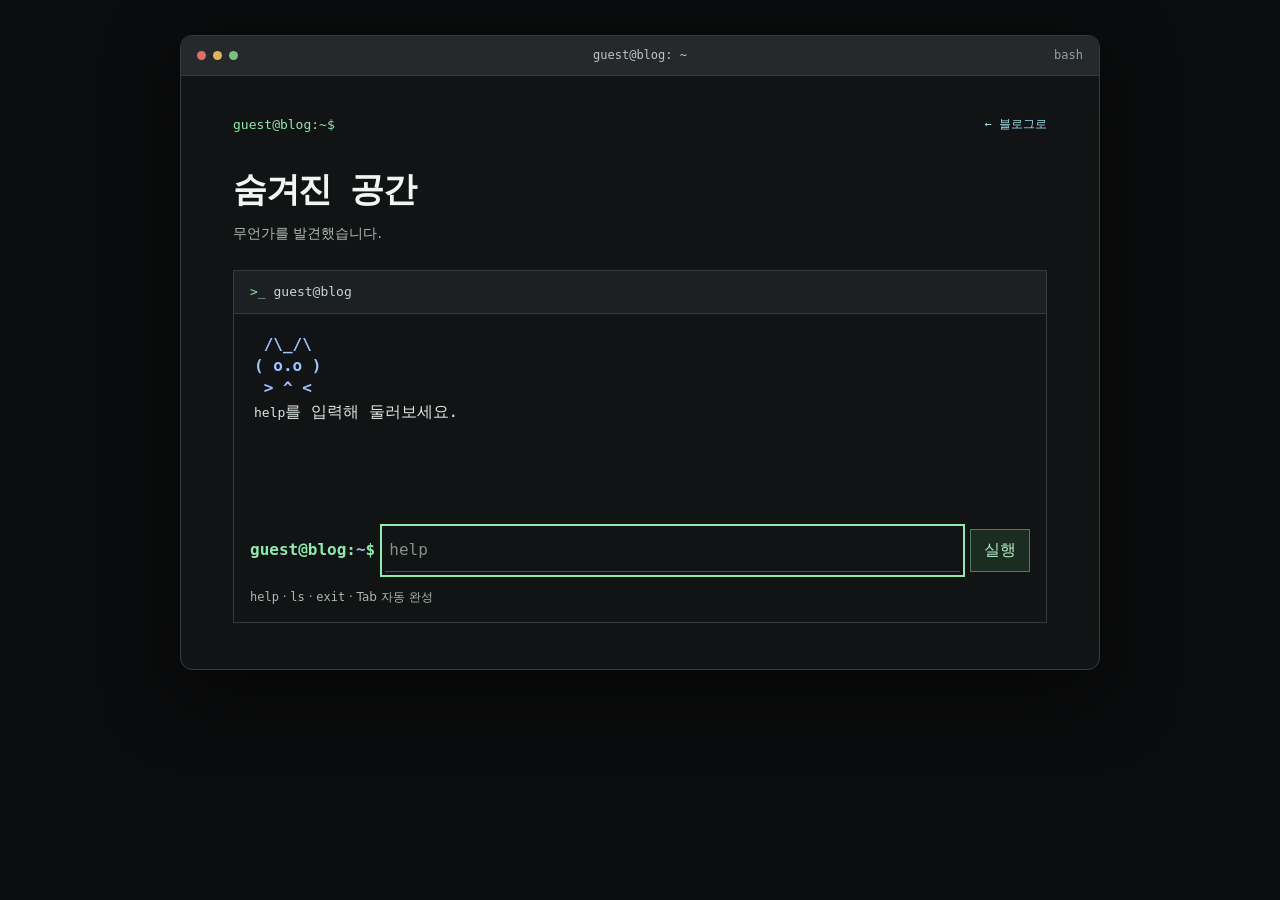
==== secret.html @ 45babd17 "Add command history and hidden guest terminal" ====
<!doctype html>
<html lang="ko">
<head>
  <meta charset="utf-8">
  <meta name="viewport" content="width=device-width, initial-scale=1">
  <meta name="color-scheme" content="dark">
  <title>guest@blog</title>
  <style>
    :root { color-scheme: dark; font-family: ui-monospace, 'Cascadia Code', Consolas, 'Malgun Gothic', monospace; color: #e2e8e4; background: #0b0c0d; }
    * { box-sizing: border-box; }
    body { margin: 0; padding: 35px 22px; background: #0b0c0d; line-height: 1.65; }
    button, input { font: inherit; }
    button, a { cursor: pointer; }
    a { color: #9edee9; text-decoration: none; }
    a:hover { text-decoration: underline; }
    input:focus-visible, button:focus-visible, a:focus-visible, .output:focus-visible { outline: 2px solid #90e9ad; outline-offset: 3px; }
    .window { max-width: 920px; margin: 0 auto; overflow: hidden; border: 1px solid #343a3e; border-radius: 12px; background: #111315; box-shadow: 0 22px 70px #0008; }
    .bar { display: flex; align-items: center; justify-content: space-between; height: 40px; padding: 0 16px; border-bottom: 1px solid #363b3f; background: #26292c; color: #bdc5c8; font-size: 12px; }
    .dots { display: flex; gap: 7px; width: 54px; }
    .dots i { display: block; width: 9px; height: 9px; border-radius: 50%; background: #db7067; }
    .dots i:nth-child(2) { background: #d9b75b; } .dots i:nth-child(3) { background: #7cbf80; }
    .shell { width: 54px; text-align: right; color: #91a398; }
    main { padding: 38px clamp(22px, 5vw, 52px) 46px; }
    .topline { display: flex; justify-content: space-between; align-items: center; gap: 12px; color: #90e9ad; font-size: 13px; }
    .topline a { font-size: 12px; }
    h1 { margin: 26px 0 4px; color: #f0f7f2; font-size: clamp(24px, 4vw, 34px); letter-spacing: -.04em; }
    .subtitle { margin: 0 0 25px; color: #abbcb0; font: 14px/1.7 'Malgun Gothic', system-ui, sans-serif; }
    .console { border: 1px solid #343a3e; background: #111315; }
    .console-title { padding: 10px 16px; border-bottom: 1px solid #343a3e; color: #c9d9ce; background: #1d2022; font-size: 13px; }
    .console-title span { color: #90e9ad; }
    .output { min-height: 205px; max-height: min(52vh, 430px); overflow: auto; padding: 20px; white-space: pre-wrap; overflow-wrap: anywhere; color: #dce7df; }
    .output .command { color: #90e9ad; font-weight: 700; margin-bottom: 10px; }
    .output .text { white-space: pre-wrap; }
    .output .cat { color: #9bc6ff; line-height: 1.35; font-weight: 700; }
    .form { display: flex; align-items: center; gap: 10px; padding: 10px 16px 16px; }
    .prompt { color: #90e9ad; font-weight: 700; white-space: nowrap; }
    .path { color: #9fbef4; }
    .form input { min-width: 0; flex: 1; padding: 8px 4px; border: 0; border-bottom: 1px solid #385b42; border-radius: 0; background: transparent; color: #eef8f0; caret-color: #90e9ad; }
    .form input::placeholder { color: #82958a; }
    .form button { padding: 7px 13px; border: 1px solid #52795c; background: #1a2d20; color: #b8eac6; }
    .form button:hover { background: #294634; }
    .hint { margin: 0; padding: 0 16px 15px; color: #aabbb0; font: 12px/1.6 'Malgun Gothic', system-ui, sans-serif; }
    .sr-only { position: absolute; width: 1px; height: 1px; padding: 0; margin: -1px; overflow: hidden; clip: rect(0,0,0,0); white-space: nowrap; border: 0; }
    @media (max-width: 560px) { body { padding: 16px 10px; } main { padding: 30px 18px 36px; } .form { gap: 7px; padding-inline: 12px; } .prompt { font-size: 12px; } .output { min-height: 180px; padding: 16px; } }
  </style>
</head>
<body>
  <div class="window">
    <div class="bar" aria-hidden="true"><span class="dots"><i></i><i></i><i></i></span><span>guest@blog: ~</span><span class="shell">bash</span></div>
    <main>
      <div class="topline"><span>guest@blog:~$</span><a href="./">← 블로그로</a></div>
      <h1>숨겨진 공간</h1>
      <p class="subtitle">무언가를 발견했습니다.</p>
      <section class="console" aria-label="숨겨진 터미널">
        <div class="console-title"><span>&gt;_</span> guest@blog</div>
        <div id="output" class="output" role="log" aria-live="polite" tabindex="0"><div class="cat"> /\_/\
( o.o )
 &gt; ^ &lt;</div><div class="text"><code>help</code>를 입력해 둘러보세요.</div></div>
        <form id="form" class="form" autocomplete="off">
          <label class="sr-only" for="command">명령어</label>
          <span class="prompt" aria-hidden="true">guest@blog:<span class="path">~</span>$</span>
          <input id="command" type="text" placeholder="help" spellcheck="false" autofocus>
          <button type="submit">실행</button>
        </form>
        <p class="hint"><code>help</code> · <code>ls</code> · <code>exit</code> · Tab 자동 완성 <span id="completion" role="status" aria-live="polite"></span></p>
      </section>
    </main>
  </div>
  <script>
    (() => {
      const form = document.getElementById('form');
      const input = document.getElementById('command');
      const output = document.getElementById('output');
      const completion = document.getElementById('completion');
      const history = [];
      let index = 0, draft = '', completionState = '';
      function clearCompletion() { completion.textContent = ''; completionState = ''; }
      function line(text, className) {
        const item = document.createElement('div');
        item.className = className;
        item.textContent = text;
        output.append(item);
      }
      form.addEventListener('submit', event => {
        event.preventDefault();
        const raw = input.value;
        const command = raw.trim();
        if (!command) return;
        history.push(raw); index = history.length; draft = ''; input.value = ''; clearCompletion();
        if (command === 'exit') { location.assign('./'); return; }
        output.replaceChildren(); output.scrollTop = 0;
        if (command === 'clear') return;
        line(`guest@blog:~$ ${command}`, 'command');
        switch (command) {
          case 'help': line('ls                 파일 목록\ncat message.txt    메시지 읽기\ncat cat.txt        고양이 보기\nwhoami             현재 사용자\nclear              화면 비우기\nexit               블로그로 돌아가기', 'text'); break;
          case 'ls': line('message.txt    cat.txt', 'text'); break;
          case 'cat message.txt': line('발견 완료.', 'text'); break;
          case 'cat cat.txt': line(' /\\_/\\\n( o.o )\n > ^ <', 'cat'); break;
          case 'whoami': line('guest', 'text'); break;
          default: line('알 수 없는 명령어입니다. help를 입력해 보세요.', 'text');
        }
      });
      input.addEventListener('input', clearCompletion);
      input.addEventListener('keydown', event => {
        if (event.key === 'Tab' && !event.isComposing && !event.shiftKey && !event.ctrlKey && !event.altKey && !event.metaKey) {
          const value = input.value;
          const position = input.selectionStart;
          if (!value.trim() || position !== input.selectionEnd || position !== value.length) return;
          const match = /^(\s*cat\s+)(\S*)$/.exec(value);
          const commandMatch = /^(\s*)(\S+)$/.exec(value);
          const candidates = match ? ['message.txt', 'cat.txt'] : commandMatch ? ['help', 'ls', 'cat', 'whoami', 'clear', 'exit'] : [];
          const prefix = match ? match[2] : commandMatch ? commandMatch[2] : '';
          const matches = candidates.filter(candidate => candidate.startsWith(prefix));
          if (!matches.length) { clearCompletion(); return; }
          const common = matches.reduce((a, b) => { let i = 0; while (i < a.length && i < b.length && a[i] === b[i]) i++; return a.slice(0, i); });
          const result = matches.length === 1 ? matches[0] + ' ' : common;
          if (result !== prefix) { event.preventDefault(); input.setRangeText(result, position - prefix.length, position, 'end'); clearCompletion(); return; }
          if (matches.length > 1 && completionState !== value) { event.preventDefault(); completion.textContent = ' 후보: ' + matches.join('  '); completionState = value; }
          else clearCompletion();
          return;
        }
        if ((event.key !== 'ArrowUp' && event.key !== 'ArrowDown') || event.isComposing || event.keyCode === 229 || event.shiftKey || event.ctrlKey || event.altKey || event.metaKey || !history.length) return;
        event.preventDefault();
        if (event.key === 'ArrowUp') { if (index === history.length) draft = input.value; index = Math.max(0, index - 1); }
        else index = Math.min(history.length, index + 1);
        input.value = index === history.length ? draft : history[index];
        clearCompletion();
        input.setSelectionRange(input.value.length, input.value.length);
      });
    })();
  </script>
</body>
</html>
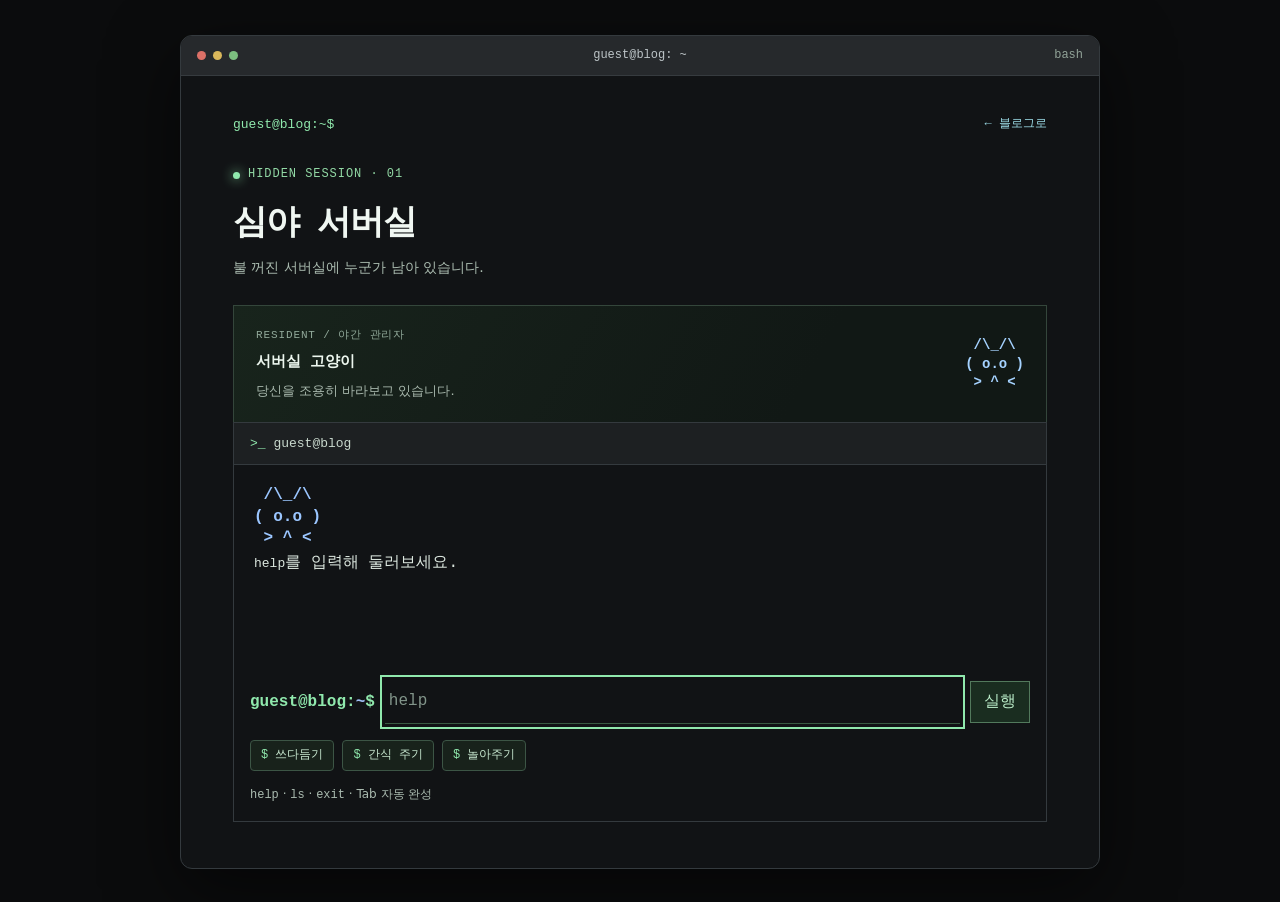
==== commit 11818a2f: "Improve hidden room and remove coursework project" ====
--- a/secret.html
+++ b/secret.html
@@ -1,133 +1,169 @@
-<!doctype html>
-<html lang="ko">
-<head>
-  <meta charset="utf-8">
-  <meta name="viewport" content="width=device-width, initial-scale=1">
-  <meta name="color-scheme" content="dark">
-  <title>guest@blog</title>
-  <style>
-    :root { color-scheme: dark; font-family: ui-monospace, 'Cascadia Code', Consolas, 'Malgun Gothic', monospace; color: #e2e8e4; background: #0b0c0d; }
-    * { box-sizing: border-box; }
-    body { margin: 0; padding: 35px 22px; background: #0b0c0d; line-height: 1.65; }
-    button, input { font: inherit; }
-    button, a { cursor: pointer; }
-    a { color: #9edee9; text-decoration: none; }
-    a:hover { text-decoration: underline; }
-    input:focus-visible, button:focus-visible, a:focus-visible, .output:focus-visible { outline: 2px solid #90e9ad; outline-offset: 3px; }
-    .window { max-width: 920px; margin: 0 auto; overflow: hidden; border: 1px solid #343a3e; border-radius: 12px; background: #111315; box-shadow: 0 22px 70px #0008; }
-    .bar { display: flex; align-items: center; justify-content: space-between; height: 40px; padding: 0 16px; border-bottom: 1px solid #363b3f; background: #26292c; color: #bdc5c8; font-size: 12px; }
-    .dots { display: flex; gap: 7px; width: 54px; }
-    .dots i { display: block; width: 9px; height: 9px; border-radius: 50%; background: #db7067; }
-    .dots i:nth-child(2) { background: #d9b75b; } .dots i:nth-child(3) { background: #7cbf80; }
-    .shell { width: 54px; text-align: right; color: #91a398; }
-    main { padding: 38px clamp(22px, 5vw, 52px) 46px; }
-    .topline { display: flex; justify-content: space-between; align-items: center; gap: 12px; color: #90e9ad; font-size: 13px; }
-    .topline a { font-size: 12px; }
-    h1 { margin: 26px 0 4px; color: #f0f7f2; font-size: clamp(24px, 4vw, 34px); letter-spacing: -.04em; }
-    .subtitle { margin: 0 0 25px; color: #abbcb0; font: 14px/1.7 'Malgun Gothic', system-ui, sans-serif; }
-    .console { border: 1px solid #343a3e; background: #111315; }
-    .console-title { padding: 10px 16px; border-bottom: 1px solid #343a3e; color: #c9d9ce; background: #1d2022; font-size: 13px; }
-    .console-title span { color: #90e9ad; }
-    .output { min-height: 205px; max-height: min(52vh, 430px); overflow: auto; padding: 20px; white-space: pre-wrap; overflow-wrap: anywhere; color: #dce7df; }
-    .output .command { color: #90e9ad; font-weight: 700; margin-bottom: 10px; }
-    .output .text { white-space: pre-wrap; }
-    .output .cat { color: #9bc6ff; line-height: 1.35; font-weight: 700; }
-    .form { display: flex; align-items: center; gap: 10px; padding: 10px 16px 16px; }
-    .prompt { color: #90e9ad; font-weight: 700; white-space: nowrap; }
-    .path { color: #9fbef4; }
-    .form input { min-width: 0; flex: 1; padding: 8px 4px; border: 0; border-bottom: 1px solid #385b42; border-radius: 0; background: transparent; color: #eef8f0; caret-color: #90e9ad; }
-    .form input::placeholder { color: #82958a; }
-    .form button { padding: 7px 13px; border: 1px solid #52795c; background: #1a2d20; color: #b8eac6; }
-    .form button:hover { background: #294634; }
-    .hint { margin: 0; padding: 0 16px 15px; color: #aabbb0; font: 12px/1.6 'Malgun Gothic', system-ui, sans-serif; }
-    .sr-only { position: absolute; width: 1px; height: 1px; padding: 0; margin: -1px; overflow: hidden; clip: rect(0,0,0,0); white-space: nowrap; border: 0; }
-    @media (max-width: 560px) { body { padding: 16px 10px; } main { padding: 30px 18px 36px; } .form { gap: 7px; padding-inline: 12px; } .prompt { font-size: 12px; } .output { min-height: 180px; padding: 16px; } }
-  </style>
-</head>
-<body>
-  <div class="window">
-    <div class="bar" aria-hidden="true"><span class="dots"><i></i><i></i><i></i></span><span>guest@blog: ~</span><span class="shell">bash</span></div>
-    <main>
-      <div class="topline"><span>guest@blog:~$</span><a href="./">← 블로그로</a></div>
-      <h1>숨겨진 공간</h1>
-      <p class="subtitle">무언가를 발견했습니다.</p>
-      <section class="console" aria-label="숨겨진 터미널">
-        <div class="console-title"><span>&gt;_</span> guest@blog</div>
-        <div id="output" class="output" role="log" aria-live="polite" tabindex="0"><div class="cat"> /\_/\
-( o.o )
- &gt; ^ &lt;</div><div class="text"><code>help</code>를 입력해 둘러보세요.</div></div>
-        <form id="form" class="form" autocomplete="off">
-          <label class="sr-only" for="command">명령어</label>
-          <span class="prompt" aria-hidden="true">guest@blog:<span class="path">~</span>$</span>
-          <input id="command" type="text" placeholder="help" spellcheck="false" autofocus>
-          <button type="submit">실행</button>
-        </form>
-        <p class="hint"><code>help</code> · <code>ls</code> · <code>exit</code> · Tab 자동 완성 <span id="completion" role="status" aria-live="polite"></span></p>
-      </section>
-    </main>
-  </div>
-  <script>
-    (() => {
-      const form = document.getElementById('form');
-      const input = document.getElementById('command');
-      const output = document.getElementById('output');
-      const completion = document.getElementById('completion');
-      const history = [];
-      let index = 0, draft = '', completionState = '';
-      function clearCompletion() { completion.textContent = ''; completionState = ''; }
-      function line(text, className) {
-        const item = document.createElement('div');
-        item.className = className;
-        item.textContent = text;
-        output.append(item);
-      }
-      form.addEventListener('submit', event => {
-        event.preventDefault();
-        const raw = input.value;
-        const command = raw.trim();
-        if (!command) return;
-        history.push(raw); index = history.length; draft = ''; input.value = ''; clearCompletion();
-        if (command === 'exit') { location.assign('./'); return; }
-        output.replaceChildren(); output.scrollTop = 0;
-        if (command === 'clear') return;
-        line(`guest@blog:~$ ${command}`, 'command');
-        switch (command) {
-          case 'help': line('ls                 파일 목록\ncat message.txt    메시지 읽기\ncat cat.txt        고양이 보기\nwhoami             현재 사용자\nclear              화면 비우기\nexit               블로그로 돌아가기', 'text'); break;
-          case 'ls': line('message.txt    cat.txt', 'text'); break;
-          case 'cat message.txt': line('발견 완료.', 'text'); break;
-          case 'cat cat.txt': line(' /\\_/\\\n( o.o )\n > ^ <', 'cat'); break;
-          case 'whoami': line('guest', 'text'); break;
-          default: line('알 수 없는 명령어입니다. help를 입력해 보세요.', 'text');
-        }
-      });
-      input.addEventListener('input', clearCompletion);
-      input.addEventListener('keydown', event => {
-        if (event.key === 'Tab' && !event.isComposing && !event.shiftKey && !event.ctrlKey && !event.altKey && !event.metaKey) {
-          const value = input.value;
-          const position = input.selectionStart;
-          if (!value.trim() || position !== input.selectionEnd || position !== value.length) return;
-          const match = /^(\s*cat\s+)(\S*)$/.exec(value);
-          const commandMatch = /^(\s*)(\S+)$/.exec(value);
-          const candidates = match ? ['message.txt', 'cat.txt'] : commandMatch ? ['help', 'ls', 'cat', 'whoami', 'clear', 'exit'] : [];
-          const prefix = match ? match[2] : commandMatch ? commandMatch[2] : '';
-          const matches = candidates.filter(candidate => candidate.startsWith(prefix));
-          if (!matches.length) { clearCompletion(); return; }
-          const common = matches.reduce((a, b) => { let i = 0; while (i < a.length && i < b.length && a[i] === b[i]) i++; return a.slice(0, i); });
-          const result = matches.length === 1 ? matches[0] + ' ' : common;
-          if (result !== prefix) { event.preventDefault(); input.setRangeText(result, position - prefix.length, position, 'end'); clearCompletion(); return; }
-          if (matches.length > 1 && completionState !== value) { event.preventDefault(); completion.textContent = ' 후보: ' + matches.join('  '); completionState = value; }
-          else clearCompletion();
-          return;
-        }
-        if ((event.key !== 'ArrowUp' && event.key !== 'ArrowDown') || event.isComposing || event.keyCode === 229 || event.shiftKey || event.ctrlKey || event.altKey || event.metaKey || !history.length) return;
-        event.preventDefault();
-        if (event.key === 'ArrowUp') { if (index === history.length) draft = input.value; index = Math.max(0, index - 1); }
-        else index = Math.min(history.length, index + 1);
-        input.value = index === history.length ? draft : history[index];
-        clearCompletion();
-        input.setSelectionRange(input.value.length, input.value.length);
-      });
-    })();
-  </script>
-</body>
-</html>
+<!doctype html>
+<html lang="ko">
+<head>
+  <meta charset="utf-8">
+  <meta name="viewport" content="width=device-width, initial-scale=1">
+  <meta name="color-scheme" content="dark">
+  <title>guest@blog</title>
+  <style>
+    :root { color-scheme: dark; font-family: ui-monospace, 'Cascadia Code', Consolas, 'Malgun Gothic', monospace; color: #e2e8e4; background: #0b0c0d; }
+    * { box-sizing: border-box; }
+    body { margin: 0; padding: 35px 22px; background: #0b0c0d; line-height: 1.65; }
+    button, input { font: inherit; }
+    button, a { cursor: pointer; }
+    a { color: #9edee9; text-decoration: none; }
+    a:hover { text-decoration: underline; }
+    input:focus-visible, button:focus-visible, a:focus-visible, .output:focus-visible { outline: 2px solid #90e9ad; outline-offset: 3px; }
+    .window { max-width: 920px; margin: 0 auto; overflow: hidden; border: 1px solid #343a3e; border-radius: 12px; background: #111315; box-shadow: 0 22px 70px #0008; }
+    .bar { display: flex; align-items: center; justify-content: space-between; height: 40px; padding: 0 16px; border-bottom: 1px solid #363b3f; background: #26292c; color: #bdc5c8; font-size: 12px; }
+    .dots { display: flex; gap: 7px; width: 54px; }
+    .dots i { display: block; width: 9px; height: 9px; border-radius: 50%; background: #db7067; }
+    .dots i:nth-child(2) { background: #d9b75b; } .dots i:nth-child(3) { background: #7cbf80; }
+    .shell { width: 54px; text-align: right; color: #91a398; }
+    main { padding: 38px clamp(22px, 5vw, 52px) 46px; }
+    .topline { display: flex; justify-content: space-between; align-items: center; gap: 12px; color: #90e9ad; font-size: 13px; }
+    .topline a { font-size: 12px; }
+    h1 { margin: 26px 0 4px; color: #f0f7f2; font-size: clamp(24px, 4vw, 34px); letter-spacing: -.04em; }
+    .subtitle { margin: 0 0 25px; color: #abbcb0; font: 14px/1.7 'Malgun Gothic', system-ui, sans-serif; }
+    .eyebrow { display: inline-flex; align-items: center; gap: 8px; margin-top: 30px; color: #92d9a5; font-size: 12px; letter-spacing: .08em; }
+    .eyebrow::before { content: ''; width: 7px; height: 7px; border-radius: 50%; background: #90e9ad; box-shadow: 0 0 12px #90e9ad; }
+    .eyebrow + h1 { margin-top: 8px; }
+    .room { display: grid; grid-template-columns: 1fr auto; gap: 16px; align-items: center; padding: 20px 22px; border: 1px solid #34463b; border-bottom: 0; background: linear-gradient(120deg, #18241c, #111815 70%); }
+    .room-label { margin-bottom: 7px; color: #91a99a; font-size: 11px; letter-spacing: .08em; }
+    .room-title { color: #ecf6ee; font-size: 15px; font-weight: 700; }
+    .room-note { margin-top: 5px; color: #a9b9ae; font: 13px/1.6 'Malgun Gothic', system-ui, sans-serif; }
+    .room-cat { margin: 0; color: #a5d2ff; font: 700 14px/1.35 ui-monospace, Consolas, monospace; white-space: pre; }
+    .shortcuts { display: flex; flex-wrap: wrap; gap: 8px; padding: 0 16px 14px; }
+    .shortcuts button { padding: 5px 10px; border: 1px solid #3c5545; border-radius: 4px; background: #18221b; color: #c8e8d0; font-size: 12px; }
+    .shortcuts button:hover { border-color: #90e9ad; background: #24392a; }
+    .shortcuts button::before { content: '$ '; color: #90e9ad; }
+    @media (max-width: 420px) { .room { padding: 16px; } .room-cat { font-size: 11px; } }
+    .console { border: 1px solid #343a3e; background: #111315; }
+    .console-title { padding: 10px 16px; border-bottom: 1px solid #343a3e; color: #c9d9ce; background: #1d2022; font-size: 13px; }
+    .console-title span { color: #90e9ad; }
+    .output { min-height: 205px; max-height: min(52vh, 430px); overflow: auto; padding: 20px; white-space: pre-wrap; overflow-wrap: anywhere; color: #dce7df; }
+    .output .command { color: #90e9ad; font-weight: 700; margin-bottom: 10px; }
+    .output .text { white-space: pre-wrap; }
+    .output .cat { color: #9bc6ff; line-height: 1.35; font-weight: 700; }
+    .form { display: flex; align-items: center; gap: 10px; padding: 10px 16px 16px; }
+    .prompt { color: #90e9ad; font-weight: 700; white-space: nowrap; }
+    .path { color: #9fbef4; }
+    .form input { min-width: 0; flex: 1; padding: 8px 4px; border: 0; border-bottom: 1px solid #385b42; border-radius: 0; background: transparent; color: #eef8f0; caret-color: #90e9ad; }
+    .form input::placeholder { color: #82958a; }
+    .form button { padding: 7px 13px; border: 1px solid #52795c; background: #1a2d20; color: #b8eac6; }
+    .form button:hover { background: #294634; }
+    .hint { margin: 0; padding: 0 16px 15px; color: #aabbb0; font: 12px/1.6 'Malgun Gothic', system-ui, sans-serif; }
+    .sr-only { position: absolute; width: 1px; height: 1px; padding: 0; margin: -1px; overflow: hidden; clip: rect(0,0,0,0); white-space: nowrap; border: 0; }
+    @media (max-width: 560px) { body { padding: 16px 10px; } main { padding: 30px 18px 36px; } .form { gap: 7px; padding-inline: 12px; } .prompt { font-size: 12px; } .output { min-height: 180px; padding: 16px; } }
+  </style>
+</head>
+<body>
+  <div class="window">
+    <div class="bar" aria-hidden="true"><span class="dots"><i></i><i></i><i></i></span><span>guest@blog: ~</span><span class="shell">bash</span></div>
+    <main>
+      <div class="topline"><span>guest@blog:~$</span><a href="./">← 블로그로</a></div>
+      <div class="eyebrow">HIDDEN SESSION · 01</div>
+      <h1>심야 서버실</h1>
+      <p class="subtitle">불 꺼진 서버실에 누군가 남아 있습니다.</p>
+      <div class="room">
+        <div><div class="room-label">RESIDENT / 야간 관리자</div><div class="room-title">서버실 고양이</div><div class="room-note" id="cat-status" aria-live="polite">당신을 조용히 바라보고 있습니다.</div></div>
+        <pre class="room-cat" aria-hidden="true"> /\_/\
+( o.o )
+ &gt; ^ &lt;</pre>
+      </div>
+      <section class="console" aria-label="숨겨진 터미널">
+        <div class="console-title"><span>&gt;_</span> guest@blog</div>
+        <div id="output" class="output" role="log" aria-live="polite" tabindex="0"><div class="cat"> /\_/\
+( o.o )
+ &gt; ^ &lt;</div><div class="text"><code>help</code>를 입력해 둘러보세요.</div></div>
+        <form id="form" class="form" autocomplete="off">
+          <label class="sr-only" for="command">명령어</label>
+          <span class="prompt" aria-hidden="true">guest@blog:<span class="path">~</span>$</span>
+          <input id="command" type="text" placeholder="help" spellcheck="false" autofocus>
+          <button type="submit">실행</button>
+        </form>
+        <div class="shortcuts" aria-label="고양이와 상호작용">
+          <button type="button" data-command="pet">쓰다듬기</button>
+          <button type="button" data-command="feed">간식 주기</button>
+          <button type="button" data-command="play">놀아주기</button>
+        </div>
+        <p class="hint"><code>help</code> · <code>ls</code> · <code>exit</code> · Tab 자동 완성 <span id="completion" role="status" aria-live="polite"></span></p>
+      </section>
+    </main>
+  </div>
+  <script>
+    (() => {
+      const form = document.getElementById('form');
+      const input = document.getElementById('command');
+      const output = document.getElementById('output');
+      const completion = document.getElementById('completion');
+      const catStatus = document.getElementById('cat-status');
+      const history = [];
+      let index = 0, draft = '', completionState = '';
+      function clearCompletion() { completion.textContent = ''; completionState = ''; }
+      function line(text, className) {
+        const item = document.createElement('div');
+        item.className = className;
+        item.textContent = text;
+        output.append(item);
+      }
+      form.addEventListener('submit', event => {
+        event.preventDefault();
+        const raw = input.value;
+        const command = raw.trim();
+        if (!command) return;
+        history.push(raw); index = history.length; draft = ''; input.value = ''; clearCompletion();
+        if (command === 'exit') { location.assign('./'); return; }
+        output.replaceChildren(); output.scrollTop = 0;
+        if (command === 'clear') return;
+        line(`guest@blog:~$ ${command}`, 'command');
+        switch (command) {
+          case 'help': line('ls                 파일 목록\ncat message.txt    메시지 읽기\ncat cat.txt        고양이 보기\npet                고양이 쓰다듬기\nfeed               간식 주기\nplay               놀아주기\nwhoami             현재 사용자\nclear              화면 비우기\nexit               블로그로 돌아가기', 'text'); break;
+          case 'ls': line('message.txt    cat.txt', 'text'); break;
+          case 'cat message.txt': line('쉿, 여기는 야간 관리자만 아는 공간.\n고양이에게 간식을 주고 가세요.', 'text'); break;
+          case 'cat cat.txt': line(' /\\_/\\\n( o.o )\n > ^ <', 'cat'); break;
+          case 'pet': catStatus.textContent = '기분 좋게 골골거립니다.'; line(' /\\_/\\\n( -.- )  purr...\n > ^ <\n\n고양이가 눈을 감고 골골거립니다.', 'cat'); break;
+          case 'feed': catStatus.textContent = '간식을 맛있게 먹었습니다.'; line(' /\\_/\\\n( ᵔ.ᵔ )  냠!\n > 🍪 <\n\n간식을 먹고 만족스러운 표정을 짓습니다.', 'cat'); break;
+          case 'play': catStatus.textContent = '공을 쫓아 신나게 뛰어다닙니다.'; line(' /\\_/\\\n( o.o )  ○ ~\n >   <\n\n고양이가 공을 쫓아 서버실을 달립니다.', 'cat'); break;
+          case 'whoami': line('guest', 'text'); break;
+          default: line('알 수 없는 명령어입니다. help를 입력해 보세요.', 'text');
+        }
+      });
+      document.querySelectorAll('[data-command]').forEach(button => {
+        button.addEventListener('click', () => {
+          input.value = button.dataset.command;
+          form.requestSubmit();
+          input.focus();
+        });
+      });
+      input.addEventListener('input', clearCompletion);
+      input.addEventListener('keydown', event => {
+        if (event.key === 'Tab' && !event.isComposing && !event.shiftKey && !event.ctrlKey && !event.altKey && !event.metaKey) {
+          const value = input.value;
+          const position = input.selectionStart;
+          if (!value.trim() || position !== input.selectionEnd || position !== value.length) return;
+          const match = /^(\s*cat\s+)(\S*)$/.exec(value);
+          const commandMatch = /^(\s*)(\S+)$/.exec(value);
+          const candidates = match ? ['message.txt', 'cat.txt'] : commandMatch ? ['help', 'ls', 'cat', 'pet', 'feed', 'play', 'whoami', 'clear', 'exit'] : [];
+          const prefix = match ? match[2] : commandMatch ? commandMatch[2] : '';
+          const matches = candidates.filter(candidate => candidate.startsWith(prefix));
+          if (!matches.length) { clearCompletion(); return; }
+          const common = matches.reduce((a, b) => { let i = 0; while (i < a.length && i < b.length && a[i] === b[i]) i++; return a.slice(0, i); });
+          const result = matches.length === 1 ? matches[0] + ' ' : common;
+          if (result !== prefix) { event.preventDefault(); input.setRangeText(result, position - prefix.length, position, 'end'); clearCompletion(); return; }
+          if (matches.length > 1 && completionState !== value) { event.preventDefault(); completion.textContent = ' 후보: ' + matches.join('  '); completionState = value; }
+          else clearCompletion();
+          return;
+        }
+        if ((event.key !== 'ArrowUp' && event.key !== 'ArrowDown') || event.isComposing || event.keyCode === 229 || event.shiftKey || event.ctrlKey || event.altKey || event.metaKey || !history.length) return;
+        event.preventDefault();
+        if (event.key === 'ArrowUp') { if (index === history.length) draft = input.value; index = Math.max(0, index - 1); }
+        else index = Math.min(history.length, index + 1);
+        input.value = index === history.length ? draft : history[index];
+        clearCompletion();
+        input.setSelectionRange(input.value.length, input.value.length);
+      });
+    })();
+  </script>
+</body>
+</html>
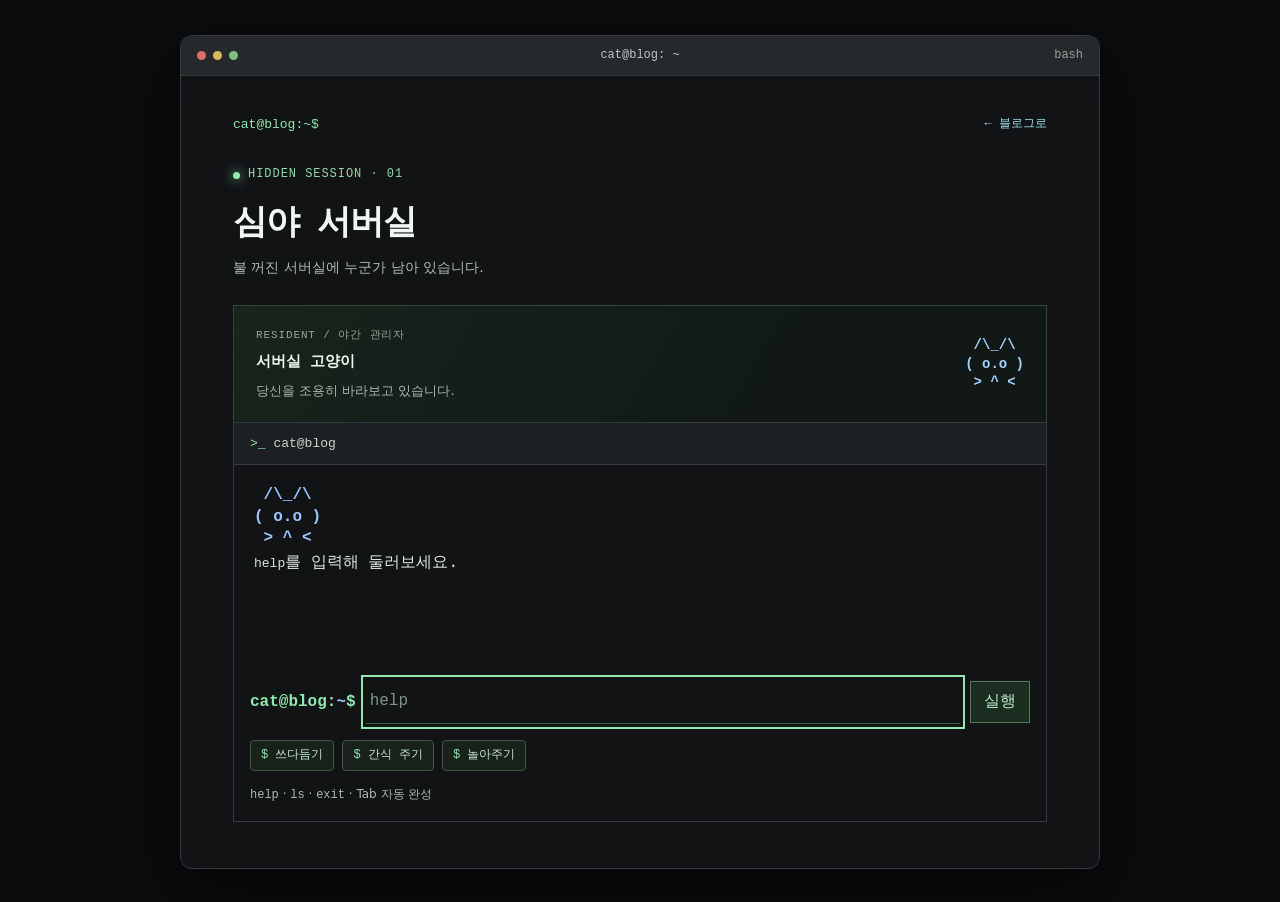
==== commit a605691b: "Add cat login hint" ====
--- a/secret.html
+++ b/secret.html
@@ -4,7 +4,7 @@
   <meta charset="utf-8">
   <meta name="viewport" content="width=device-width, initial-scale=1">
   <meta name="color-scheme" content="dark">
-  <title>guest@blog</title>
+  <title>cat@blog</title>
   <style>
     :root { color-scheme: dark; font-family: ui-monospace, 'Cascadia Code', Consolas, 'Malgun Gothic', monospace; color: #e2e8e4; background: #0b0c0d; }
     * { box-sizing: border-box; }
@@ -59,9 +59,9 @@
 </head>
 <body>
   <div class="window">
-    <div class="bar" aria-hidden="true"><span class="dots"><i></i><i></i><i></i></span><span>guest@blog: ~</span><span class="shell">bash</span></div>
+    <div class="bar" aria-hidden="true"><span class="dots"><i></i><i></i><i></i></span><span>cat@blog: ~</span><span class="shell">bash</span></div>
     <main>
-      <div class="topline"><span>guest@blog:~$</span><a href="./">← 블로그로</a></div>
+      <div class="topline"><span>cat@blog:~$</span><a href="./">← 블로그로</a></div>
       <div class="eyebrow">HIDDEN SESSION · 01</div>
       <h1>심야 서버실</h1>
       <p class="subtitle">불 꺼진 서버실에 누군가 남아 있습니다.</p>
@@ -72,13 +72,13 @@
  &gt; ^ &lt;</pre>
       </div>
       <section class="console" aria-label="숨겨진 터미널">
-        <div class="console-title"><span>&gt;_</span> guest@blog</div>
+        <div class="console-title"><span>&gt;_</span> cat@blog</div>
         <div id="output" class="output" role="log" aria-live="polite" tabindex="0"><div class="cat"> /\_/\
 ( o.o )
  &gt; ^ &lt;</div><div class="text"><code>help</code>를 입력해 둘러보세요.</div></div>
         <form id="form" class="form" autocomplete="off">
           <label class="sr-only" for="command">명령어</label>
-          <span class="prompt" aria-hidden="true">guest@blog:<span class="path">~</span>$</span>
+          <span class="prompt" aria-hidden="true">cat@blog:<span class="path">~</span>$</span>
           <input id="command" type="text" placeholder="help" spellcheck="false" autofocus>
           <button type="submit">실행</button>
         </form>
@@ -116,7 +116,7 @@
         if (command === 'exit') { location.assign('./'); return; }
         output.replaceChildren(); output.scrollTop = 0;
         if (command === 'clear') return;
-        line(`guest@blog:~$ ${command}`, 'command');
+        line(`cat@blog:~$ ${command}`, 'command');
         switch (command) {
           case 'help': line('ls                 파일 목록\ncat message.txt    메시지 읽기\ncat cat.txt        고양이 보기\npet                고양이 쓰다듬기\nfeed               간식 주기\nplay               놀아주기\nwhoami             현재 사용자\nclear              화면 비우기\nexit               블로그로 돌아가기', 'text'); break;
           case 'ls': line('message.txt    cat.txt', 'text'); break;
@@ -125,7 +125,7 @@
           case 'pet': catStatus.textContent = '기분 좋게 골골거립니다.'; line(' /\\_/\\\n( -.- )  purr...\n > ^ <\n\n고양이가 눈을 감고 골골거립니다.', 'cat'); break;
           case 'feed': catStatus.textContent = '간식을 맛있게 먹었습니다.'; line(' /\\_/\\\n( ᵔ.ᵔ )  냠!\n > 🍪 <\n\n간식을 먹고 만족스러운 표정을 짓습니다.', 'cat'); break;
           case 'play': catStatus.textContent = '공을 쫓아 신나게 뛰어다닙니다.'; line(' /\\_/\\\n( o.o )  ○ ~\n >   <\n\n고양이가 공을 쫓아 서버실을 달립니다.', 'cat'); break;
-          case 'whoami': line('guest', 'text'); break;
+          case 'whoami': line('cat', 'text'); break;
           default: line('알 수 없는 명령어입니다. help를 입력해 보세요.', 'text');
         }
       });
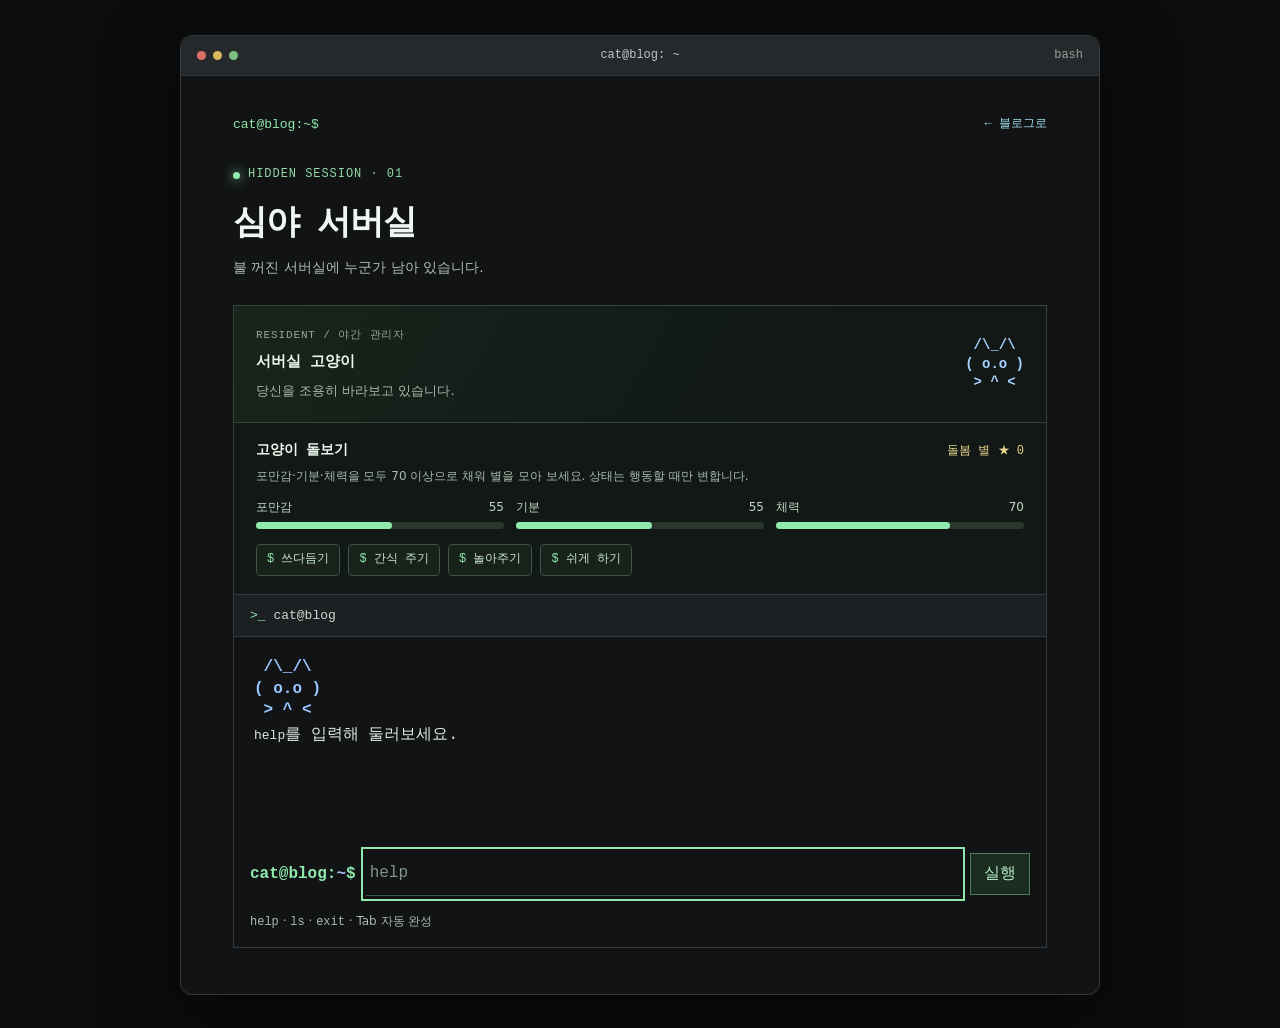
==== commit 130a1331: "Refine cat ears and add cat care game" ====
--- a/secret.html
+++ b/secret.html
@@ -33,11 +33,23 @@
     .room-title { color: #ecf6ee; font-size: 15px; font-weight: 700; }
     .room-note { margin-top: 5px; color: #a9b9ae; font: 13px/1.6 'Malgun Gothic', system-ui, sans-serif; }
     .room-cat { margin: 0; color: #a5d2ff; font: 700 14px/1.35 ui-monospace, Consolas, monospace; white-space: pre; }
-    .shortcuts { display: flex; flex-wrap: wrap; gap: 8px; padding: 0 16px 14px; }
+    .care { padding: 16px 22px 18px; border: 1px solid #34463b; border-bottom: 0; background: #111815; }
+    .care-header { display: flex; flex-wrap: wrap; align-items: baseline; justify-content: space-between; gap: 5px 16px; }
+    .care-title { margin: 0; color: #edf8ef; font-size: 14px; }
+    .care-stars { color: #e8d18c; font-size: 12px; }
+    .care-goal { margin: 5px 0 13px; color: #a9b9ae; font: 12px/1.6 'Malgun Gothic', system-ui, sans-serif; }
+    .care-stats { display: grid; grid-template-columns: repeat(3, minmax(0, 1fr)); gap: 12px; }
+    .care-stat { color: #c5d8c8; font: 12px/1.4 'Malgun Gothic', system-ui, sans-serif; }
+    .care-stat div { display: flex; justify-content: space-between; gap: 8px; }
+    .care-stat progress { display: block; width: 100%; height: 7px; margin-top: 6px; border: 0; accent-color: #90e9ad; }
+    .care-stat progress::-webkit-progress-bar { background: #28362b; border-radius: 4px; }
+    .care-stat progress::-webkit-progress-value { background: #90e9ad; border-radius: 4px; }
+    .care-stat progress::-moz-progress-bar { background: #90e9ad; border-radius: 4px; }
+    .shortcuts { display: flex; flex-wrap: wrap; gap: 8px; margin-top: 15px; }
     .shortcuts button { padding: 5px 10px; border: 1px solid #3c5545; border-radius: 4px; background: #18221b; color: #c8e8d0; font-size: 12px; }
     .shortcuts button:hover { border-color: #90e9ad; background: #24392a; }
     .shortcuts button::before { content: '$ '; color: #90e9ad; }
-    @media (max-width: 420px) { .room { padding: 16px; } .room-cat { font-size: 11px; } }
+    @media (max-width: 420px) { .room, .care { padding: 16px; } .room-cat { font-size: 11px; } .care-stats { gap: 8px; } }
     .console { border: 1px solid #343a3e; background: #111315; }
     .console-title { padding: 10px 16px; border-bottom: 1px solid #343a3e; color: #c9d9ce; background: #1d2022; font-size: 13px; }
     .console-title span { color: #90e9ad; }
@@ -71,6 +83,21 @@
 ( o.o )
  &gt; ^ &lt;</pre>
       </div>
+      <section class="care" aria-label="고양이 돌보기">
+        <div class="care-header"><h2 class="care-title">고양이 돌보기</h2><span class="care-stars" id="care-stars">돌봄 별 ★ 0</span></div>
+        <p class="care-goal">포만감·기분·체력을 모두 70 이상으로 채워 별을 모아 보세요. 상태는 행동할 때만 변합니다.</p>
+        <div class="care-stats">
+          <label class="care-stat" for="care-full"><div><span>포만감</span><span id="care-full-value">55</span></div><progress id="care-full" max="100" value="55"></progress></label>
+          <label class="care-stat" for="care-mood"><div><span>기분</span><span id="care-mood-value">55</span></div><progress id="care-mood" max="100" value="55"></progress></label>
+          <label class="care-stat" for="care-energy"><div><span>체력</span><span id="care-energy-value">70</span></div><progress id="care-energy" max="100" value="70"></progress></label>
+        </div>
+        <div class="shortcuts" aria-label="고양이와 상호작용">
+          <button type="button" data-command="pet">쓰다듬기</button>
+          <button type="button" data-command="feed">간식 주기</button>
+          <button type="button" data-command="play">놀아주기</button>
+          <button type="button" data-command="rest">쉬게 하기</button>
+        </div>
+      </section>
       <section class="console" aria-label="숨겨진 터미널">
         <div class="console-title"><span>&gt;_</span> cat@blog</div>
         <div id="output" class="output" role="log" aria-live="polite" tabindex="0"><div class="cat"> /\_/\
@@ -82,11 +109,6 @@
           <input id="command" type="text" placeholder="help" spellcheck="false" autofocus>
           <button type="submit">실행</button>
         </form>
-        <div class="shortcuts" aria-label="고양이와 상호작용">
-          <button type="button" data-command="pet">쓰다듬기</button>
-          <button type="button" data-command="feed">간식 주기</button>
-          <button type="button" data-command="play">놀아주기</button>
-        </div>
         <p class="hint"><code>help</code> · <code>ls</code> · <code>exit</code> · Tab 자동 완성 <span id="completion" role="status" aria-live="polite"></span></p>
       </section>
     </main>
@@ -98,8 +120,58 @@
       const output = document.getElementById('output');
       const completion = document.getElementById('completion');
       const catStatus = document.getElementById('cat-status');
+      const careStars = document.getElementById('care-stars');
+      const careFields = ['full', 'mood', 'energy'];
+      const careKey = 'neo6424-cat-care-v1';
+      const initialCare = {full: 55, mood: 55, energy: 70, stars: 0, balanced: false};
+      const clamp = value => Math.max(0, Math.min(100, Math.round(value)));
+      let care = {...initialCare};
+      try {
+        const saved = JSON.parse(localStorage.getItem(careKey));
+        if (saved && careFields.every(key => Number.isFinite(saved[key])) && Number.isInteger(saved.stars) && saved.stars >= 0 && saved.stars <= 9999 && typeof saved.balanced === 'boolean') {
+          care = {full: clamp(saved.full), mood: clamp(saved.mood), energy: clamp(saved.energy), stars: saved.stars, balanced: saved.balanced};
+          care.balanced = care.balanced && careFields.every(key => care[key] >= 70);
+        }
+      } catch (_) { /* The game works without browser storage. */ }
+      function renderCare() {
+        for (const key of careFields) {
+          document.getElementById('care-' + key).value = care[key];
+          document.getElementById('care-' + key + '-value').textContent = care[key];
+        }
+        careStars.textContent = '돌봄 별 ★ ' + care.stars;
+      }
+      function updateCare(changes) {
+        for (const key of careFields) care[key] = clamp(care[key] + (changes[key] || 0));
+        const balanced = careFields.every(key => care[key] >= 70);
+        const earned = balanced && !care.balanced;
+        if (earned) care.stars = Math.min(9999, care.stars + 1);
+        care.balanced = balanced;
+        renderCare();
+        try { localStorage.setItem(careKey, JSON.stringify(care)); } catch (_) { /* Storage is optional. */ }
+        return earned ? '\n\n★ 돌봄 성공! 별을 하나 얻었습니다.' : '';
+      }
+      renderCare();
       const history = [];
       let index = 0, draft = '', completionState = '';
+      let petCount = 0, feedCount = 0, playCount = 0;
+      const catSecrets = [
+        '냥: 사실 이 서버의 진짜 관리자는 나야.',
+        '냥: 오늘도 버그 한 마리를 잡았어.',
+        '냥: 간식은 언제나 root 권한이야.'
+      ];
+      const feedSecrets = [
+        '냥: 간식 저장소에 별 다섯 개!',
+        '냥: 이 간식은 암호화하지 말아 줘.',
+        '냥: 하나만 더 주면 서버 비밀을 알려줄게.'
+      ];
+      const playSecrets = [
+        '냥: 공을 잡았다! 그런데 커서는 어디 갔지?',
+        '냥: 내 사냥 속도는 빛보다 빨라!',
+        '냥: 공 대신 버그도 잡아 줄까?'
+      ];
+      function occasionalMessage(count, messages, fallback) {
+        return count >= 3 && (count - 3) % 4 === 0 ? messages[Math.floor((count - 3) / 4) % messages.length] : fallback;
+      }
       function clearCompletion() { completion.textContent = ''; completionState = ''; }
       function line(text, className) {
         const item = document.createElement('div');
@@ -118,22 +190,55 @@
         if (command === 'clear') return;
         line(`cat@blog:~$ ${command}`, 'command');
         switch (command) {
-          case 'help': line('ls                 파일 목록\ncat message.txt    메시지 읽기\ncat cat.txt        고양이 보기\npet                고양이 쓰다듬기\nfeed               간식 주기\nplay               놀아주기\nwhoami             현재 사용자\nclear              화면 비우기\nexit               블로그로 돌아가기', 'text'); break;
+          case 'help': line('ls                 파일 목록\ncat message.txt    메시지 읽기\ncat cat.txt        고양이 보기\npet                고양이 쓰다듬기\nfeed               간식 주기\nplay               놀아주기\nrest               쉬게 하기\nstatus             돌봄 상태 보기\nwhoami             현재 사용자\nclear              화면 비우기\nexit               블로그로 돌아가기', 'text'); break;
           case 'ls': line('message.txt    cat.txt', 'text'); break;
           case 'cat message.txt': line('쉿, 여기는 야간 관리자만 아는 공간.\n고양이에게 간식을 주고 가세요.', 'text'); break;
           case 'cat cat.txt': line(' /\\_/\\\n( o.o )\n > ^ <', 'cat'); break;
-          case 'pet': catStatus.textContent = '기분 좋게 골골거립니다.'; line(' /\\_/\\\n( -.- )  purr...\n > ^ <\n\n고양이가 눈을 감고 골골거립니다.', 'cat'); break;
-          case 'feed': catStatus.textContent = '간식을 맛있게 먹었습니다.'; line(' /\\_/\\\n( ᵔ.ᵔ )  냠!\n > 🍪 <\n\n간식을 먹고 만족스러운 표정을 짓습니다.', 'cat'); break;
-          case 'play': catStatus.textContent = '공을 쫓아 신나게 뛰어다닙니다.'; line(' /\\_/\\\n( o.o )  ○ ~\n >   <\n\n고양이가 공을 쫓아 서버실을 달립니다.', 'cat'); break;
+          case 'pet': {
+            petCount++;
+            catStatus.textContent = '기분 좋게 골골거립니다.';
+            const reward = updateCare({mood: 14, full: -3, energy: -3});
+            const special = petCount >= 3 && (petCount - 3) % 4 === 0;
+            const message = special ? catSecrets[Math.floor((petCount - 3) / 4) % catSecrets.length] : '고양이가 눈을 감고 골골거립니다.';
+            line(' /\\_/\\\n( -.- )  purr...\n > ^ <\n\n' + message + reward, 'cat');
+            break;
+          }
+          case 'feed': {
+            feedCount++;
+            catStatus.textContent = '간식을 맛있게 먹었습니다.';
+            const reward = updateCare({full: 18, mood: 3, energy: -3});
+            const message = occasionalMessage(feedCount, feedSecrets, '간식을 먹고 만족스러운 표정을 짓습니다.');
+            line(' /\\_/\\\n( ᵔ.ᵔ )  냠!\n > 🍪 <\n\n' + message + reward, 'cat');
+            break;
+          }
+          case 'play': {
+            if (care.energy < 15) { catStatus.textContent = '피곤해 보입니다. 잠시 쉬게 해 주세요.'; line('체력이 부족해요. rest로 쉬게 해 주세요.', 'text'); break; }
+            playCount++;
+            catStatus.textContent = '공을 쫓아 신나게 뛰어다닙니다.';
+            const reward = updateCare({mood: 20, energy: -18, full: -12});
+            const message = occasionalMessage(playCount, playSecrets, '고양이가 공을 쫓아 서버실을 달립니다.');
+            line(' /\\_/\\\n( o.o )  ○ ~\n >   <\n\n' + message + reward, 'cat');
+            break;
+          }
+          case 'rest': {
+            catStatus.textContent = '따뜻한 서버 옆에서 쉬고 있습니다.';
+            const reward = updateCare({energy: 28, full: -5, mood: -2});
+            line(' /\\_/\\\n( -.- )  zzz...\n > ^ <\n\n푹 쉬고 체력을 회복했습니다.' + reward, 'cat');
+            break;
+          }
+          case 'status': line(`포만감 ${care.full}/100 · 기분 ${care.mood}/100 · 체력 ${care.energy}/100\n돌봄 별 ★ ${care.stars}`, 'text'); break;
           case 'whoami': line('cat', 'text'); break;
           default: line('알 수 없는 명령어입니다. help를 입력해 보세요.', 'text');
         }
       });
       document.querySelectorAll('[data-command]').forEach(button => {
         button.addEventListener('click', () => {
+          const savedInput = input.value;
+          const savedStart = input.selectionStart, savedEnd = input.selectionEnd, savedDirection = input.selectionDirection;
           input.value = button.dataset.command;
           form.requestSubmit();
-          input.focus();
+          input.value = savedInput;
+          if (savedStart !== null && savedEnd !== null) input.setSelectionRange(savedStart, savedEnd, savedDirection);
         });
       });
       input.addEventListener('input', clearCompletion);
@@ -144,7 +249,7 @@
           if (!value.trim() || position !== input.selectionEnd || position !== value.length) return;
           const match = /^(\s*cat\s+)(\S*)$/.exec(value);
           const commandMatch = /^(\s*)(\S+)$/.exec(value);
-          const candidates = match ? ['message.txt', 'cat.txt'] : commandMatch ? ['help', 'ls', 'cat', 'pet', 'feed', 'play', 'whoami', 'clear', 'exit'] : [];
+          const candidates = match ? ['message.txt', 'cat.txt'] : commandMatch ? ['help', 'ls', 'cat', 'pet', 'feed', 'play', 'rest', 'status', 'whoami', 'clear', 'exit'] : [];
           const prefix = match ? match[2] : commandMatch ? commandMatch[2] : '';
           const matches = candidates.filter(candidate => candidate.startsWith(prefix));
           if (!matches.length) { clearCompletion(); return; }
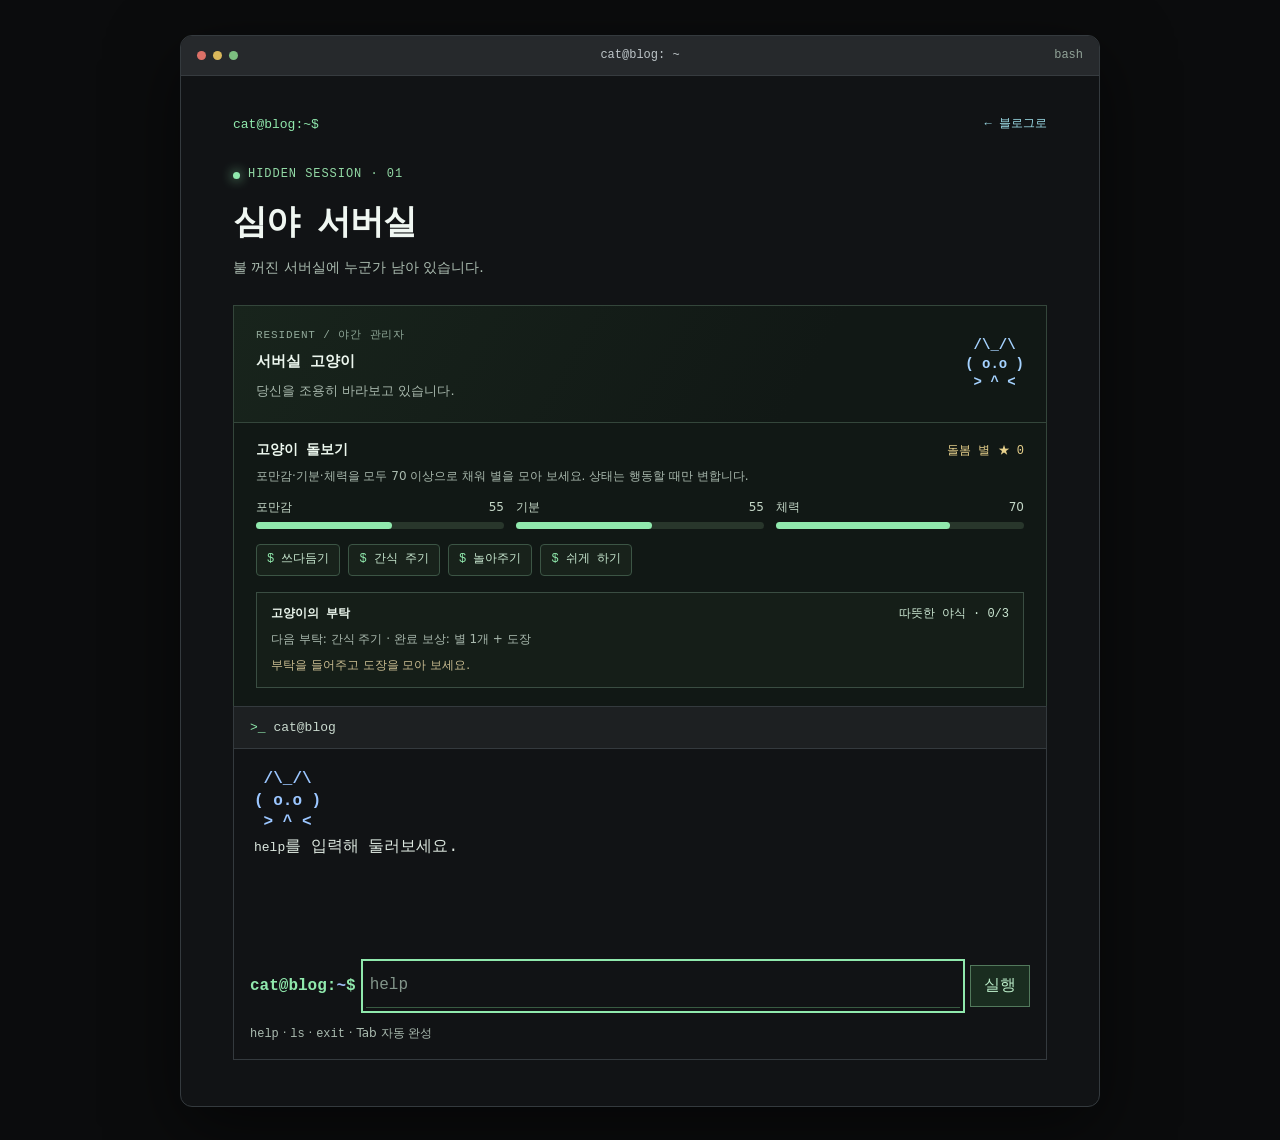
==== commit 4fbb0c3f: "Add cat quests and stamp collection" ====
--- a/secret.html
+++ b/secret.html
@@ -45,6 +45,12 @@
     .care-stat progress::-webkit-progress-bar { background: #28362b; border-radius: 4px; }
     .care-stat progress::-webkit-progress-value { background: #90e9ad; border-radius: 4px; }
     .care-stat progress::-moz-progress-bar { background: #90e9ad; border-radius: 4px; }
+    .quest { margin-top: 16px; padding: 12px 14px; border: 1px solid #3a4d42; background: #151e18; }
+    .quest-heading { display: flex; flex-wrap: wrap; justify-content: space-between; gap: 4px 12px; color: #cce8d3; font-size: 12px; }
+    .quest-heading strong { color: #edf8ef; }
+    .quest-detail, .quest-collection { margin: 6px 0 0; color: #a9b9ae; font: 12px/1.6 'Malgun Gothic', system-ui, sans-serif; }
+    .quest-detail b { color: #9ce6ae; }
+    .quest-collection { color: #c9bc91; }
     .shortcuts { display: flex; flex-wrap: wrap; gap: 8px; margin-top: 15px; }
     .shortcuts button { padding: 5px 10px; border: 1px solid #3c5545; border-radius: 4px; background: #18221b; color: #c8e8d0; font-size: 12px; }
     .shortcuts button:hover { border-color: #90e9ad; background: #24392a; }
@@ -97,6 +103,11 @@
           <button type="button" data-command="play">놀아주기</button>
           <button type="button" data-command="rest">쉬게 하기</button>
         </div>
+        <section class="quest" aria-labelledby="quest-title">
+          <div class="quest-heading"><strong id="quest-title">고양이의 부탁</strong><span id="quest-progress"></span></div>
+          <p class="quest-detail" id="quest-detail" aria-live="polite"></p>
+          <p class="quest-collection" id="quest-collection"></p>
+        </section>
       </section>
       <section class="console" aria-label="숨겨진 터미널">
         <div class="console-title"><span>&gt;_</span> cat@blog</div>
@@ -123,13 +134,22 @@
       const careStars = document.getElementById('care-stars');
       const careFields = ['full', 'mood', 'energy'];
       const careKey = 'neo6424-cat-care-v1';
-      const initialCare = {full: 55, mood: 55, energy: 70, stars: 0, balanced: false};
+      const quests = [
+        {title: '따뜻한 야식', steps: ['feed', 'pet', 'rest'], gift: '생선 도장', reply: '냥: 배도 마음도 따뜻해졌어!'},
+        {title: '서버실 운동회', steps: ['rest', 'play', 'feed'], gift: '공 도장', reply: '냥: 다음에도 같이 뛰어 놀자!'},
+        {title: '느긋한 오후', steps: ['pet', 'rest', 'pet'], gift: '낮잠 도장', reply: '냥: 오늘은 네 옆이 제일 좋아.'},
+        {title: '든든한 탐험', steps: ['feed', 'play', 'rest'], gift: '발자국 도장', reply: '냥: 서버실 탐험은 대성공!'}
+      ];
+      const actionNames = {feed:'간식 주기', pet:'쓰다듬기', play:'놀아주기', rest:'쉬게 하기'};
+      const initialCare = {full: 55, mood: 55, energy: 70, stars: 0, balanced: false, questsDone: 0, questStep: 0};
       const clamp = value => Math.max(0, Math.min(100, Math.round(value)));
       let care = {...initialCare};
       try {
         const saved = JSON.parse(localStorage.getItem(careKey));
         if (saved && careFields.every(key => Number.isFinite(saved[key])) && Number.isInteger(saved.stars) && saved.stars >= 0 && saved.stars <= 9999 && typeof saved.balanced === 'boolean') {
-          care = {full: clamp(saved.full), mood: clamp(saved.mood), energy: clamp(saved.energy), stars: saved.stars, balanced: saved.balanced};
+          care = {full: clamp(saved.full), mood: clamp(saved.mood), energy: clamp(saved.energy), stars: saved.stars, balanced: saved.balanced,
+            questsDone: Number.isInteger(saved.questsDone) && saved.questsDone >= 0 && saved.questsDone <= 9999 ? saved.questsDone : 0,
+            questStep: Number.isInteger(saved.questStep) && saved.questStep >= 0 && saved.questStep < 3 ? saved.questStep : 0};
           care.balanced = care.balanced && careFields.every(key => care[key] >= 70);
         }
       } catch (_) { /* The game works without browser storage. */ }
@@ -139,16 +159,32 @@
           document.getElementById('care-' + key + '-value').textContent = care[key];
         }
         careStars.textContent = '돌봄 별 ★ ' + care.stars;
+        const quest = quests[care.questsDone % quests.length];
+        document.getElementById('quest-progress').textContent = `${quest.title} · ${care.questStep}/${quest.steps.length}`;
+        document.getElementById('quest-detail').textContent = `다음 부탁: ${actionNames[quest.steps[care.questStep]]} · 완료 보상: 별 1개 + 도장`;
+        const collected = quests.filter((_, i) => care.questsDone > i).map(item => item.gift);
+        document.getElementById('quest-collection').textContent = collected.length ? `모은 도장 ${collected.length}/${quests.length}: ${collected.join(' · ')}` : '부탁을 들어주고 도장을 모아 보세요.';
       }
-      function updateCare(changes) {
+      function updateCare(changes, action) {
         for (const key of careFields) care[key] = clamp(care[key] + (changes[key] || 0));
         const balanced = careFields.every(key => care[key] >= 70);
         const earned = balanced && !care.balanced;
         if (earned) care.stars = Math.min(9999, care.stars + 1);
         care.balanced = balanced;
+        let questReward = '';
+        const quest = quests[care.questsDone % quests.length];
+        if (action === quest.steps[care.questStep]) {
+          care.questStep++;
+          if (care.questStep === quest.steps.length) {
+            care.questStep = 0;
+            care.questsDone = Math.min(9999, care.questsDone + 1);
+            care.stars = Math.min(9999, care.stars + 1);
+            questReward = `\n\n★ 부탁 완료! 별 1개와 ${quest.gift}을 받았습니다.\n${quest.reply}`;
+          }
+        }
         renderCare();
         try { localStorage.setItem(careKey, JSON.stringify(care)); } catch (_) { /* Storage is optional. */ }
-        return earned ? '\n\n★ 돌봄 성공! 별을 하나 얻었습니다.' : '';
+        return (earned ? '\n\n★ 돌봄 성공! 별을 하나 얻었습니다.' : '') + questReward;
       }
       renderCare();
       const history = [];
@@ -190,14 +226,14 @@
         if (command === 'clear') return;
         line(`cat@blog:~$ ${command}`, 'command');
         switch (command) {
-          case 'help': line('ls                 파일 목록\ncat message.txt    메시지 읽기\ncat cat.txt        고양이 보기\npet                고양이 쓰다듬기\nfeed               간식 주기\nplay               놀아주기\nrest               쉬게 하기\nstatus             돌봄 상태 보기\nwhoami             현재 사용자\nclear              화면 비우기\nexit               블로그로 돌아가기', 'text'); break;
+          case 'help': line('ls                 파일 목록\ncat message.txt    메시지 읽기\ncat cat.txt        고양이 보기\npet                고양이 쓰다듬기\nfeed               간식 주기\nplay               놀아주기\nrest               쉬게 하기\nquest              고양이 부탁 보기\nstatus             돌봄 상태 보기\nwhoami             현재 사용자\nclear              화면 비우기\nexit               블로그로 돌아가기', 'text'); break;
           case 'ls': line('message.txt    cat.txt', 'text'); break;
           case 'cat message.txt': line('쉿, 여기는 야간 관리자만 아는 공간.\n고양이에게 간식을 주고 가세요.', 'text'); break;
           case 'cat cat.txt': line(' /\\_/\\\n( o.o )\n > ^ <', 'cat'); break;
           case 'pet': {
             petCount++;
             catStatus.textContent = '기분 좋게 골골거립니다.';
-            const reward = updateCare({mood: 14, full: -3, energy: -3});
+            const reward = updateCare({mood: 14, full: -3, energy: -3}, 'pet');
             const special = petCount >= 3 && (petCount - 3) % 4 === 0;
             const message = special ? catSecrets[Math.floor((petCount - 3) / 4) % catSecrets.length] : '고양이가 눈을 감고 골골거립니다.';
             line(' /\\_/\\\n( -.- )  purr...\n > ^ <\n\n' + message + reward, 'cat');
@@ -206,7 +242,7 @@
           case 'feed': {
             feedCount++;
             catStatus.textContent = '간식을 맛있게 먹었습니다.';
-            const reward = updateCare({full: 18, mood: 3, energy: -3});
+            const reward = updateCare({full: 18, mood: 3, energy: -3}, 'feed');
             const message = occasionalMessage(feedCount, feedSecrets, '간식을 먹고 만족스러운 표정을 짓습니다.');
             line(' /\\_/\\\n( ᵔ.ᵔ )  냠!\n > 🍪 <\n\n' + message + reward, 'cat');
             break;
@@ -215,18 +251,19 @@
             if (care.energy < 15) { catStatus.textContent = '피곤해 보입니다. 잠시 쉬게 해 주세요.'; line('체력이 부족해요. rest로 쉬게 해 주세요.', 'text'); break; }
             playCount++;
             catStatus.textContent = '공을 쫓아 신나게 뛰어다닙니다.';
-            const reward = updateCare({mood: 20, energy: -18, full: -12});
+            const reward = updateCare({mood: 20, energy: -18, full: -12}, 'play');
             const message = occasionalMessage(playCount, playSecrets, '고양이가 공을 쫓아 서버실을 달립니다.');
             line(' /\\_/\\\n( o.o )  ○ ~\n >   <\n\n' + message + reward, 'cat');
             break;
           }
           case 'rest': {
             catStatus.textContent = '따뜻한 서버 옆에서 쉬고 있습니다.';
-            const reward = updateCare({energy: 28, full: -5, mood: -2});
+            const reward = updateCare({energy: 28, full: -5, mood: -2}, 'rest');
             line(' /\\_/\\\n( -.- )  zzz...\n > ^ <\n\n푹 쉬고 체력을 회복했습니다.' + reward, 'cat');
             break;
           }
           case 'status': line(`포만감 ${care.full}/100 · 기분 ${care.mood}/100 · 체력 ${care.energy}/100\n돌봄 별 ★ ${care.stars}`, 'text'); break;
+          case 'quest': { const quest = quests[care.questsDone % quests.length]; line(`${quest.title} (${care.questStep}/${quest.steps.length})\n다음 부탁: ${actionNames[quest.steps[care.questStep]]}\n완료 보상: 별 1개 + ${quest.gift}`, 'text'); break; }
           case 'whoami': line('cat', 'text'); break;
           default: line('알 수 없는 명령어입니다. help를 입력해 보세요.', 'text');
         }
@@ -249,7 +286,7 @@
           if (!value.trim() || position !== input.selectionEnd || position !== value.length) return;
           const match = /^(\s*cat\s+)(\S*)$/.exec(value);
           const commandMatch = /^(\s*)(\S+)$/.exec(value);
-          const candidates = match ? ['message.txt', 'cat.txt'] : commandMatch ? ['help', 'ls', 'cat', 'pet', 'feed', 'play', 'rest', 'status', 'whoami', 'clear', 'exit'] : [];
+          const candidates = match ? ['message.txt', 'cat.txt'] : commandMatch ? ['help', 'ls', 'cat', 'pet', 'feed', 'play', 'rest', 'quest', 'status', 'whoami', 'clear', 'exit'] : [];
           const prefix = match ? match[2] : commandMatch ? commandMatch[2] : '';
           const matches = candidates.filter(candidate => candidate.startsWith(prefix));
           if (!matches.length) { clearCompletion(); return; }
